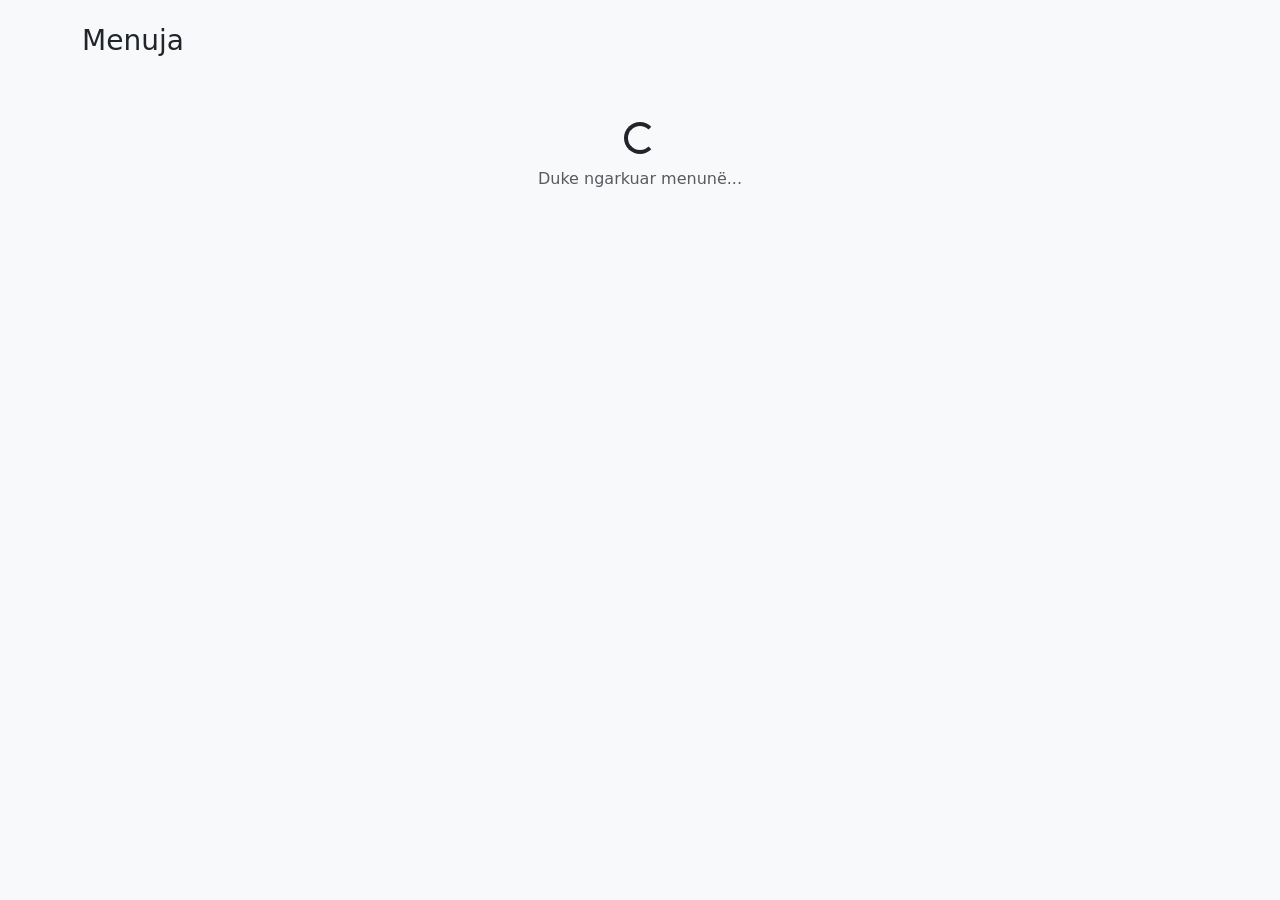
==== frontend/menu.html @ 018e8e10 "Shtimi i strukturës së faqes së menusë te menu.html" ====
<!DOCTYPE html>
<html lang="sq">
<head>
  <meta charset="UTF-8">
  <meta name="viewport" content="width=device-width, initial-scale=1">
  <title>Menuja | Sistemi i Restorantit</title>
  <link href="https://cdn.jsdelivr.net/npm/bootstrap@5.3.3/dist/css/bootstrap.min.css" rel="stylesheet">
  <link href="css/style.css" rel="stylesheet">
</head>
<body class="bg-light">
  <div id="navbar"></div>

  <main class="container py-4">
    <h1 class="h3 mb-3">Menuja</h1>

    <div id="alert"></div>

    <div id="loading" class="text-center py-5">
      <div class="spinner-border" role="status"></div>
      <p class="mt-2 text-muted">Duke ngarkuar menunë...</p>
    </div>

    <div id="menu-content"></div>
  </main>

  <script src="https://cdn.jsdelivr.net/npm/bootstrap@5.3.3/dist/js/bootstrap.bundle.min.js"></script>
  <script src="js/api.js"></script>
  <script src="js/auth.js"></script>
  <script src="js/ui.js"></script>
  <script src="js/menu.js"></script>
</body>
</html>
---- frontend/css/style.css ----
body {
  min-height: 100vh;
}

.card {
  border-radius: 0.75rem;
}
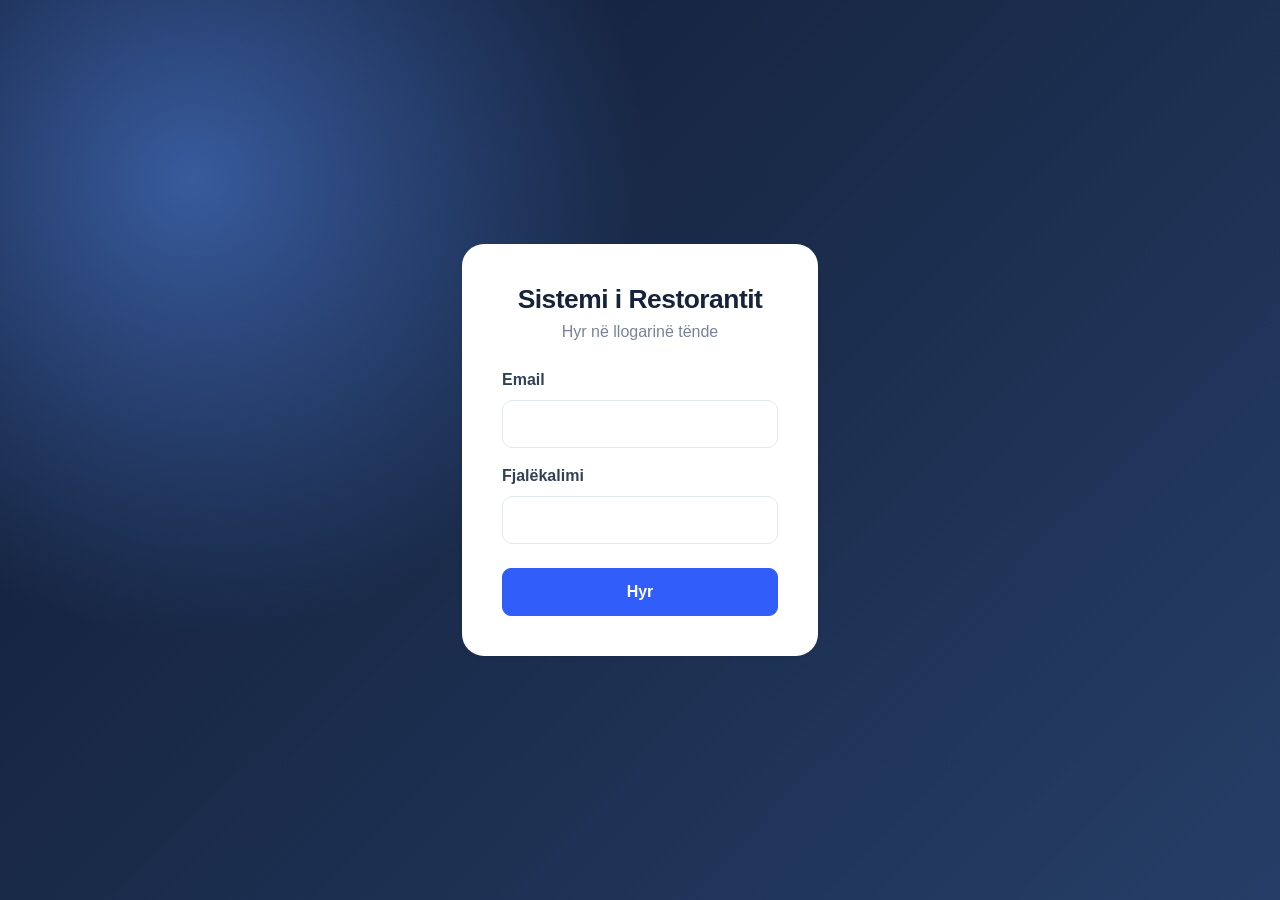
==== commit 6c8191b2: "Shtimi i menaxhimit të ushqimeve" ====
--- a/frontend/menu.html
+++ b/frontend/menu.html
@@ -1,32 +1,199 @@
+
 <!DOCTYPE html>
 <html lang="sq">
 <head>
-  <meta charset="UTF-8">
-  <meta name="viewport" content="width=device-width, initial-scale=1">
-  <title>Menuja | Sistemi i Restorantit</title>
-  <link href="https://cdn.jsdelivr.net/npm/bootstrap@5.3.3/dist/css/bootstrap.min.css" rel="stylesheet">
-  <link href="css/style.css" rel="stylesheet">
+    <meta charset="UTF-8">
+    <meta name="viewport" content="width=device-width, initial-scale=1">
+    <title>Menuja | Sistemi i Restorantit</title>
+
+    <link href="https://cdn.jsdelivr.net/npm/bootstrap@5.3.3/dist/css/bootstrap.min.css" rel="stylesheet">
+    <link href="css/style.css" rel="stylesheet">
 </head>
+
 <body class="bg-light">
-  <div id="navbar"></div>
 
-  <main class="container py-4">
-    <h1 class="h3 mb-3">Menuja</h1>
+    <div id="navbar"></div>
 
-    <div id="alert"></div>
+    <main class="container py-4">
 
-    <div id="loading" class="text-center py-5">
-      <div class="spinner-border" role="status"></div>
-      <p class="mt-2 text-muted">Duke ngarkuar menunë...</p>
+        <!-- Titulli dhe butoni për shtim -->
+        <div class="d-flex justify-content-between align-items-center flex-wrap gap-3 mb-3">
+
+            <h1 class="h3 mb-0">Menuja</h1>
+
+            <button
+                id="add-menu-item"
+                class="btn btn-primary d-none"
+                type="button"
+                data-bs-toggle="modal"
+                data-bs-target="#menu-item-modal">
+
+                + Shto ushqim
+
+            </button>
+
+        </div>
+
+        <div id="alert"></div>
+
+        <!-- Ngarkimi -->
+        <div id="loading" class="text-center py-5">
+
+            <div class="spinner-border" role="status"></div>
+
+            <p class="mt-2 text-muted">
+                Duke ngarkuar menunë...
+            </p>
+
+        </div>
+
+        <!-- Lista e ushqimeve -->
+        <div id="menu-content"></div>
+
+    </main>
+
+
+    <!-- Modal për shtimin dhe ndryshimin e ushqimeve -->
+    <div class="modal fade" id="menu-item-modal" tabindex="-1">
+
+        <div class="modal-dialog modal-dialog-centered">
+
+            <div class="modal-content">
+
+                <div class="modal-header">
+
+                    <h5 class="modal-title" id="menu-modal-title">
+                        Shto ushqim të ri
+                    </h5>
+
+                    <button
+                        type="button"
+                        class="btn-close"
+                        data-bs-dismiss="modal">
+                    </button>
+
+                </div>
+
+                <form id="menu-item-form">
+
+                    <div class="modal-body">
+
+                        <div id="modal-alert"></div>
+
+                        <!-- Emri -->
+                        <div class="mb-3">
+
+                            <label for="item-name" class="form-label">
+                                Emri i ushqimit
+                            </label>
+
+                            <input
+                                type="text"
+                                class="form-control"
+                                id="item-name"
+                                maxlength="120"
+                                required>
+
+                        </div>
+
+                        <!-- Kategoria -->
+                        <div class="mb-3">
+
+                            <label for="item-category" class="form-label">
+                                Kategoria
+                            </label>
+
+                            <select
+                                class="form-select"
+                                id="item-category"
+                                required>
+
+                                <option value="">
+                                    Zgjidh kategorinë
+                                </option>
+
+                            </select>
+
+                        </div>
+
+                        <!-- Çmimi -->
+                        <div class="mb-3">
+
+                            <label for="item-price" class="form-label">
+                                Çmimi
+                            </label>
+
+                            <input
+                                type="number"
+                                class="form-control"
+                                id="item-price"
+                                min="0.01"
+                                max="9999.99"
+                                step="0.01"
+                                required>
+
+                        </div>
+
+                        <!-- Disponueshmëria -->
+                        <div class="form-check">
+
+                            <input
+                                type="checkbox"
+                                class="form-check-input"
+                                id="item-available"
+                                checked>
+
+                            <label
+                                class="form-check-label"
+                                for="item-available">
+
+                                Ushqimi është i disponueshëm
+
+                            </label>
+
+                        </div>
+
+                    </div>
+
+                    <div class="modal-footer">
+
+                        <button
+                            type="button"
+                            class="btn btn-secondary"
+                            data-bs-dismiss="modal">
+
+                            Anulo
+
+                        </button>
+
+                        <button
+                            type="submit"
+                            class="btn btn-primary"
+                            id="save-menu-item">
+
+                            Ruaj ushqimin
+
+                        </button>
+
+                    </div>
+
+                </form>
+
+            </div>
+
+        </div>
+
     </div>
 
-    <div id="menu-content"></div>
-  </main>
 
-  <script src="https://cdn.jsdelivr.net/npm/bootstrap@5.3.3/dist/js/bootstrap.bundle.min.js"></script>
-  <script src="js/api.js"></script>
-  <script src="js/auth.js"></script>
-  <script src="js/ui.js"></script>
-  <script src="js/menu.js"></script>
+    <!-- Bootstrap -->
+    <script src="https://cdn.jsdelivr.net/npm/bootstrap@5.3.3/dist/js/bootstrap.bundle.min.js"></script>
+
+    <!-- JavaScript i projektit -->
+    <script src="js/api.js"></script>
+    <script src="js/auth.js"></script>
+    <script src="js/ui.js"></script>
+    <script src="js/menu.js"></script>
+
 </body>
-</html>+</html>
--- a/frontend/css/style.css
+++ b/frontend/css/style.css
@@ -1,7 +1,354 @@
+
+/* ==============================
+   NGJYRAT KRYESORE
+============================== */
+
+:root {
+    --primary: #315efb;
+    --primary-dark: #2448ce;
+    --dark: #17233b;
+    --background: #f1f4f9;
+    --white: #ffffff;
+    --text: #202b3c;
+    --muted: #788397;
+    --border: #e2e8f0;
+}
+
+* {
+    box-sizing: border-box;
+}
+
 body {
-  min-height: 100vh;
-}
-
-.card {
-  border-radius: 0.75rem;
-}+    min-height: 100vh;
+    background: var(--background);
+    color: var(--text);
+    font-family: "Segoe UI", Arial, sans-serif;
+}
+
+/* ==============================
+   LOGIN PAGE
+============================== */
+
+body:has(#login-form) {
+    background:
+        radial-gradient(circle at 15% 20%, #385b9d 0, transparent 35%),
+        linear-gradient(135deg, #101b32, #263e67);
+}
+
+body:has(#login-form) .card {
+    border: none;
+    border-radius: 22px;
+    box-shadow: 0 25px 70px rgba(0, 0, 0, 0.25);
+    overflow: hidden;
+}
+
+body:has(#login-form) .card-body {
+    padding: 2.5rem !important;
+}
+
+body:has(#login-form) h1 {
+    color: var(--dark);
+    font-size: 1.65rem;
+    font-weight: 750;
+    letter-spacing: -0.5px;
+}
+
+body:has(#login-form) .text-muted {
+    color: var(--muted) !important;
+}
+
+body:has(#login-form) .form-label {
+    font-weight: 650;
+    color: #344054;
+}
+
+body:has(#login-form) .form-control {
+    min-height: 48px;
+    border-radius: 10px;
+    border: 1px solid var(--border);
+    padding: 11px 14px;
+}
+
+body:has(#login-form) .btn-primary {
+    min-height: 48px;
+    margin-top: 8px;
+}
+
+/* ==============================
+   NAVBAR
+============================== */
+
+.navbar {
+    min-height: 72px;
+    background: linear-gradient(110deg, #111c32, #263e67) !important;
+    box-shadow: 0 4px 18px rgba(15, 30, 55, 0.15);
+}
+
+.navbar-brand {
+    font-size: 1.35rem;
+    font-weight: 750;
+    letter-spacing: 0.3px;
+}
+
+.navbar .nav-link {
+    color: #dce5f5 !important;
+    padding: 10px 15px !important;
+    border-radius: 8px;
+    font-weight: 600;
+}
+
+.navbar .nav-link.active {
+    color: white !important;
+    background: rgba(255, 255, 255, 0.15);
+}
+
+.navbar-text {
+    color: #dce5f5 !important;
+    font-weight: 500;
+}
+
+/* ==============================
+   MENU PAGE
+============================== */
+
+main.container {
+    max-width: 1200px;
+    padding-top: 40px !important;
+    padding-bottom: 50px !important;
+}
+
+main > h1 {
+    font-size: 2rem;
+    font-weight: 750;
+    letter-spacing: -0.7px;
+    margin-bottom: 28px !important;
+}
+
+/* Kategoritë e produkteve */
+
+#menu-content h2 {
+    font-size: 1.2rem;
+    font-weight: 750;
+    color: var(--dark);
+    padding-bottom: 12px;
+    margin-bottom: 18px !important;
+    border-bottom: 2px solid var(--border);
+}
+
+/* Kartelat e produkteve */
+
+#menu-content .card {
+    background: var(--white);
+    border: 1px solid var(--border);
+    border-left: 4px solid var(--primary);
+    border-radius: 14px;
+    box-shadow: 0 4px 12px rgba(30, 45, 70, 0.04);
+    min-height: 105px;
+    transition: transform 0.2s ease, box-shadow 0.2s ease;
+}
+
+#menu-content .card:hover {
+    transform: translateY(-5px);
+    box-shadow: 0 12px 25px rgba(30, 45, 70, 0.12);
+}
+
+#menu-content .card-body {
+    padding: 22px 20px !important;
+}
+
+#menu-content h3 {
+    font-size: 1.05rem;
+    font-weight: 700;
+    color: var(--dark);
+}
+
+#menu-content .fw-bold {
+    color: var(--primary);
+    font-size: 1.05rem;
+    white-space: nowrap;
+}
+
+/* ==============================
+   INPUTS AND BUTTONS
+============================== */
+
+.form-control {
+    border-radius: 9px;
+    border: 1px solid var(--border);
+}
+
+.form-control:focus {
+    border-color: var(--primary);
+    box-shadow: 0 0 0 3px rgba(49, 94, 251, 0.13);
+}
+
+.btn {
+    border-radius: 9px;
+    font-weight: 650;
+    transition: 0.2s ease;
+}
+
+.btn-primary {
+    background: var(--primary);
+    border-color: var(--primary);
+}
+
+.btn-primary:hover {
+    background: var(--primary-dark);
+    border-color: var(--primary-dark);
+    transform: translateY(-2px);
+}
+
+/* ==============================
+   RESPONSIVE DESIGN
+============================== */
+
+@media (max-width: 576px) {
+    body:has(#login-form) .card-body {
+        padding: 1.5rem !important;
+    }
+
+    main.container {
+        padding: 25px 18px !important;
+    }
+
+    main > h1 {
+        font-size: 1.65rem;
+    }
+
+    .navbar {
+        padding: 12px 0;
+    }
+}
+
+
+/* MENAXHIMI I TAVOLINAVE */
+
+#table-form-card,
+#tables-content .card {
+    border-radius: 16px;
+    border: 1px solid var(--border);
+}
+
+#tables-content .table th {
+    color: #64748b;
+    font-size: 0.85rem;
+    font-weight: 700;
+    padding: 16px;
+    white-space: nowrap;
+}
+
+#tables-content .table td {
+    padding: 16px;
+    vertical-align: middle;
+}
+
+#tables-content .table tbody tr:hover {
+    background-color: #f8faff;
+}
+
+#tables-content .badge {
+    padding: 8px 12px;
+    border-radius: 20px;
+    font-size: 0.8rem;
+}
+
+
+/* MENAXHIMI I POROSIVE */
+
+.order-card {
+    border: 1px solid var(--border);
+    border-radius: 15px;
+    transition: box-shadow 0.2s ease;
+}
+
+.order-card:hover {
+    box-shadow: 0 8px 22px rgba(30, 45, 70, 0.08);
+}
+
+.order-total {
+    background: #f0f4ff;
+    border: 1px solid #dce5ff;
+}
+
+.order-item-row {
+    background: #f8faff;
+    padding: 12px;
+    border-radius: 10px;
+}
+
+.order-details {
+    background: #f8faff;
+    border-radius: 10px;
+}
+
+#status-filter {
+    min-width: 175px;
+}
+
+@media (max-width: 576px) {
+    #status-filter {
+        min-width: 140px;
+    }
+}
+
+
+/* MENAXHIMI I PAGESAVE */
+
+.payment-card {
+    border: 1px solid var(--border);
+    border-radius: 15px;
+    transition: box-shadow 0.2s ease;
+}
+
+.payment-card:hover {
+    box-shadow: 0 8px 22px rgba(30, 45, 70, 0.08);
+}
+
+.payment-card .fs-5 {
+    color: var(--primary);
+}
+
+#payable-count {
+    color: var(--primary);
+}
+
+
+/* ==============================
+   DASHBOARD
+============================== */
+
+.dashboard-stat-card {
+    border: 1px solid var(--border);
+    border-radius: 16px;
+    transition: transform 0.2s ease, box-shadow 0.2s ease;
+}
+
+.dashboard-stat-card:hover {
+    transform: translateY(-4px);
+    box-shadow: 0 10px 25px rgba(30, 45, 70, 0.09) !important;
+}
+
+.dashboard-stat-card h2 {
+    font-size: 2rem;
+}
+
+#recent-orders .table th {
+    color: #64748b;
+    font-size: 0.85rem;
+    font-weight: 700;
+    white-space: nowrap;
+    padding: 14px;
+}
+
+#recent-orders .table td {
+    padding: 14px;
+}
+
+#recent-orders .table tbody tr:hover {
+    background-color: #f8faff;
+}
+
+#refresh-dashboard {
+    min-height: 42px;
+}
